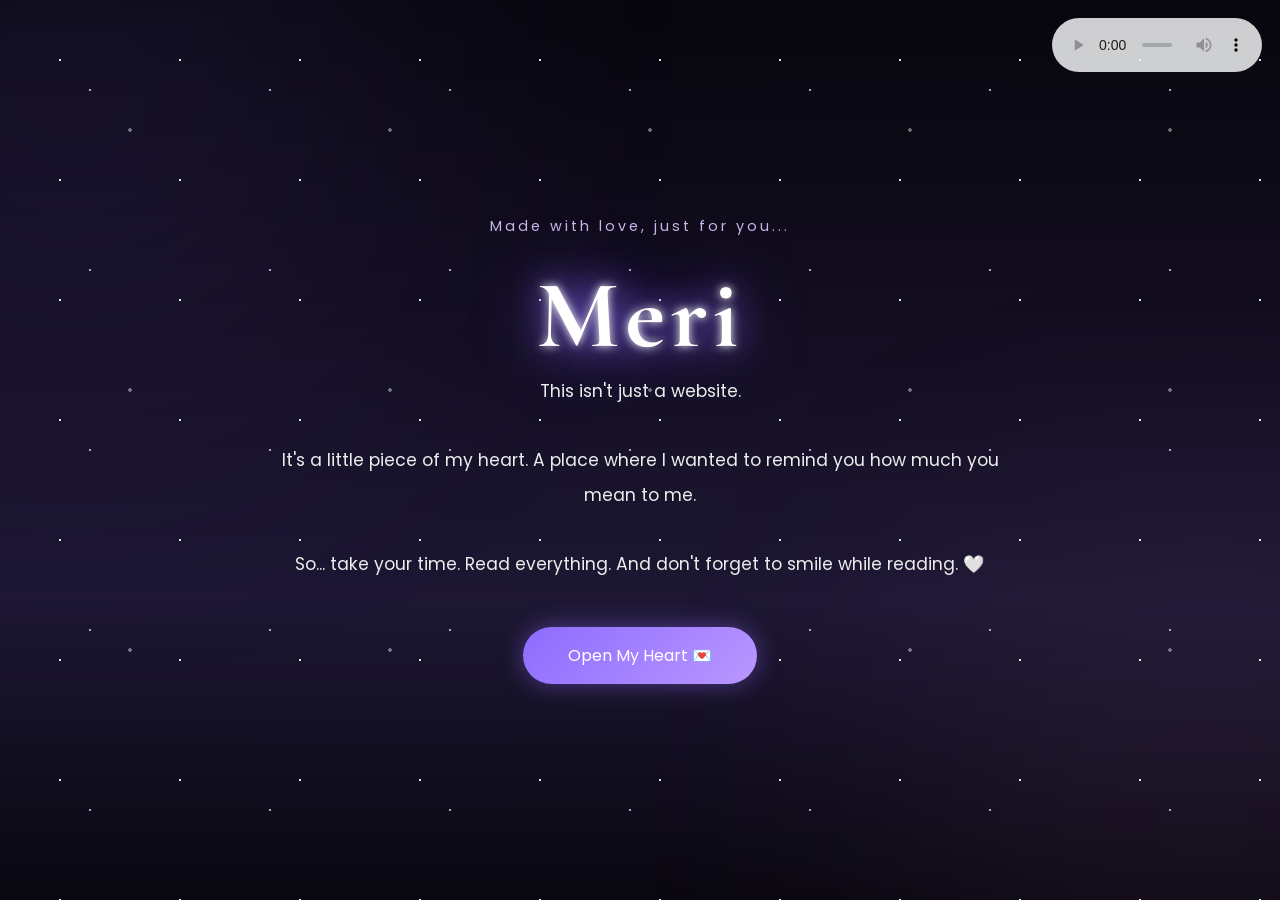
==== index.html @ 9c0e802a "Meri forever Hi" ====
<!DOCTYPE html>
<html lang="en">

<head>

<meta charset="UTF-8">
<meta name="viewport" content="width=device-width, initial-scale=1.0">

<title>For Meri ♡</title>

<link rel="stylesheet" href="style.css">

</head>

<body>

<div class="stars"></div>

<audio controls autoplay loop>

    <source src="music.mp3" type="audio/mpeg">

</audio>

<section class="page fade">

<span class="mini">

Made with love, just for you...

</span>

<h1 class="float">

Meri

</h1>

<p>

This isn't just a website.

<br><br>

It's a little piece of my heart.

A place where I wanted to remind you
how much you mean to me.

<br><br>

So...

take your time.

Read everything.

And don't forget to smile while reading.

🤍

</p>

<a href="letter.html" class="btn">

Open My Heart 💌

</a>

</section>

</body>

</html>
---- style.css ----
/*======================================
            IMPORT FONTS
======================================*/

@import url('https://fonts.googleapis.com/css2?family=Poppins:wght@300;400;500;600&family=Cormorant+Garamond:wght@400;600;700&display=swap');

/*======================================
              RESET
======================================*/

*{
    margin:0;
    padding:0;
    box-sizing:border-box;
    scroll-behavior:smooth;
}

body{

    background:
    linear-gradient(180deg,#07060d,#120d1f,#1d1733,#090710);

    color:white;

    font-family:'Poppins',sans-serif;

    overflow-x:hidden;

    min-height:100vh;

}

/*======================================
           SCROLLBAR
======================================*/

::-webkit-scrollbar{

    width:8px;

}

::-webkit-scrollbar-thumb{

    background:#8b69ff;

    border-radius:50px;

}

::-webkit-scrollbar-track{

    background:#120d20;

}

/*======================================
             STARS
======================================*/

.stars{

    position:fixed;

    inset:0;

    z-index:-2;

    pointer-events:none;

    background-image:

    radial-gradient(circle,rgba(255,255,255,.9) 1px,transparent 1px),

    radial-gradient(circle,rgba(219,201,255,.8) 1px,transparent 1px),

    radial-gradient(circle,rgba(255,255,255,.4) 2px,transparent 2px);

    background-size:

    120px 120px,

    180px 180px,

    260px 260px;

    animation:starsMove 80s linear infinite;

}

@keyframes starsMove{

    from{

        transform:translateY(0);

    }

    to{

        transform:translateY(-250px);

    }

}

/*======================================
            PAGE LAYOUT
======================================*/

.page{

    min-height:100vh;

    display:flex;

    justify-content:center;

    align-items:center;

    flex-direction:column;

    text-align:center;

    padding:40px;

}

/*======================================
             TITLES
======================================*/

h1{

    font-family:'Cormorant Garamond',serif;

    font-size:6rem;

    letter-spacing:6px;

    text-shadow:

    0 0 10px white,

    0 0 35px #8c6dff,

    0 0 70px #7d5eff;

}

h2{

    font-family:'Cormorant Garamond',serif;

    font-size:3rem;

    margin-bottom:30px;

}

/*======================================
             TEXT
======================================*/

p{

    max-width:750px;

    line-height:2;

    color:#ececec;

    font-size:1.08rem;

}

/*======================================
             BUTTON
======================================*/

.btn{

    display:inline-block;

    margin-top:45px;

    padding:16px 45px;

    border-radius:999px;

    background:
    linear-gradient(135deg,#8d6cff,#ba97ff);

    color:white;

    text-decoration:none;

    transition:.4s;

    box-shadow:

    0 0 25px rgba(142,108,255,.45);

}

.btn:hover{

    transform:
    translateY(-6px)
    scale(1.03);

    box-shadow:

    0 0 40px rgba(176,148,255,.8);

}

/*======================================
             GLASS
======================================*/

.glass{

    width:min(900px,95%);

    background:rgba(255,255,255,.07);

    backdrop-filter:blur(15px);

    -webkit-backdrop-filter:blur(15px);

    border:1px solid rgba(255,255,255,.15);

    border-radius:28px;

    padding:55px;

    box-shadow:

    0 0 40px rgba(140,110,255,.15);

}

/*======================================
           FADE UP
======================================*/

.fade{

    animation:fadeUp 1s ease;

}

@keyframes fadeUp{

    from{

        opacity:0;

        transform:translateY(40px);

    }

    to{

        opacity:1;

        transform:translateY(0);

    }

}

/*======================================
          FLOATING TITLE
======================================*/

.float{

    animation:floating 5s ease-in-out infinite;

}

@keyframes floating{

    50%{

        transform:translateY(-10px);

    }

}

/*======================================
            AUDIO
======================================*/

audio{

    position:fixed;

    top:18px;

    right:18px;

    width:210px;

    opacity:.85;

}

/*======================================
          RESPONSIVE
======================================*/

@media(max-width:768px){

h1{

    font-size:4rem;

}

h2{

    font-size:2.3rem;

}

p{

    font-size:1rem;

}

.glass{

    padding:35px;

}

audio{

    width:170px;

}

}

/*======================================
            AURORA GLOW
======================================*/

body::before{

    content:"";

    position:fixed;

    width:500px;
    height:500px;

    background:#8f6dff;

    border-radius:50%;

    filter:blur(180px);

    top:-180px;
    left:-180px;

    opacity:.18;

    animation:aurora1 18s ease-in-out infinite alternate;

    z-index:-3;

}

body::after{

    content:"";

    position:fixed;

    width:450px;
    height:450px;

    background:#ff9fe6;

    border-radius:50%;

    filter:blur(180px);

    bottom:-150px;
    right:-150px;

    opacity:.12;

    animation:aurora2 22s ease-in-out infinite alternate;

    z-index:-3;

}

@keyframes aurora1{

    to{

        transform:
        translate(120px,80px)
        scale(1.2);

    }

}

@keyframes aurora2{

    to{

        transform:
        translate(-100px,-80px)
        scale(1.15);

    }

}

/*======================================
            MINI TEXT
======================================*/

.mini{

    color:#d8c9ff;

    letter-spacing:3px;

    margin-bottom:20px;

    font-size:.9rem;

    opacity:.9;

}

/*======================================
            QUOTE
======================================*/

.quote{

    font-family:'Cormorant Garamond',serif;

    font-size:2rem;

    color:#ece4ff;

    max-width:850px;

    line-height:1.8;

    margin:35px auto;

    text-align:center;

}

/*======================================
           GALLERY
======================================*/

.gallery{

    display:grid;

    grid-template-columns:

    repeat(auto-fit,minmax(250px,1fr));

    gap:35px;

    margin-top:45px;

}

/*======================================
            PHOTO
======================================*/

.photo{

    background:white;

    border-radius:10px;

    padding:15px;

    transition:.45s;

    box-shadow:

    0 20px 40px rgba(0,0,0,.25);

}

.photo:hover{

    transform:
    translateY(-10px)
    rotate(1deg);

}

.photo img{

    width:100%;

    height:320px;

    object-fit:cover;

    border-radius:5px;

}

.photo span{

    display:block;

    color:#444;

    margin-top:15px;

    font-family:'Cormorant Garamond',serif;

    font-size:1.2rem;

}

/*======================================
              CARDS
======================================*/

.cards{

    display:grid;

    grid-template-columns:

    repeat(auto-fit,minmax(240px,1fr));

    gap:30px;

    width:100%;

    margin-top:40px;

}

.card{

    background:rgba(255,255,255,.08);

    border:1px solid rgba(255,255,255,.12);

    backdrop-filter:blur(15px);

    border-radius:25px;

    padding:35px;

    transition:.4s;

}

.card:hover{

    transform:translateY(-10px);

    box-shadow:

    0 0 35px rgba(170,145,255,.35);

}

.card h3{

    font-family:'Cormorant Garamond',serif;

    font-size:2rem;

    margin-bottom:18px;

}

.card p{

    font-size:1rem;

    line-height:1.9;

}

/*======================================
            SMALL
======================================*/

.small{

    color:#ccb7ff;

    letter-spacing:3px;

    margin-bottom:20px;

    display:block;

}

/*======================================
            MOBILE
======================================*/

@media(max-width:768px){

.quote{

    font-size:1.5rem;

}

.photo img{

    height:240px;

}

.cards{

    gap:20px;

}

}

/*======================================
            SECRET PAGE
======================================*/

.secret{

    display:flex;

    flex-direction:column;

    align-items:center;

    justify-content:center;

    min-height:100vh;

    text-align:center;

}

.secret p{

    margin-top:20px;

    max-width:650px;

}

.secret .btn{

    margin-top:50px;

}

/*======================================
            ENDING
======================================*/

.ending{

    display:flex;

    flex-direction:column;

    justify-content:center;

    align-items:center;

    text-align:center;

    min-height:100vh;

}

.ending h1{

    margin-bottom:25px;

}

.ending p{

    max-width:800px;

    line-height:2.1;

    margin-top:25px;

}

.small{

    color:#d8c8ff;

    letter-spacing:4px;

    margin-bottom:20px;

    font-size:.9rem;

}

/*======================================
            FOOTER
======================================*/

footer{

    text-align:center;

    padding:40px;

    color:#d7c9ff;

    font-size:.95rem;

    opacity:.8;

}

/*======================================
            FADE
======================================*/

.fade-delay{

    animation:fadeUp 1.6s ease;

}

.fade-slow{

    animation:fadeUp 2.2s ease;

}

/*======================================
            IMAGE EFFECT
======================================*/

img{

    max-width:100%;

    display:block;

}

.photo img:hover{

    filter:brightness(1.08);

}

/*======================================
            BUTTON ACTIVE
======================================*/

.btn:active{

    transform:scale(.96);

}

/*======================================
            SELECTION
======================================*/

::selection{

    background:#9b7cff;

    color:white;

}

/*======================================
            MOBILE
======================================*/

@media(max-width:768px){

.page{

    padding:25px;

}

.gallery{

    grid-template-columns:1fr;

}

.cards{

    grid-template-columns:1fr;

}

footer{

    font-size:.85rem;

}

}
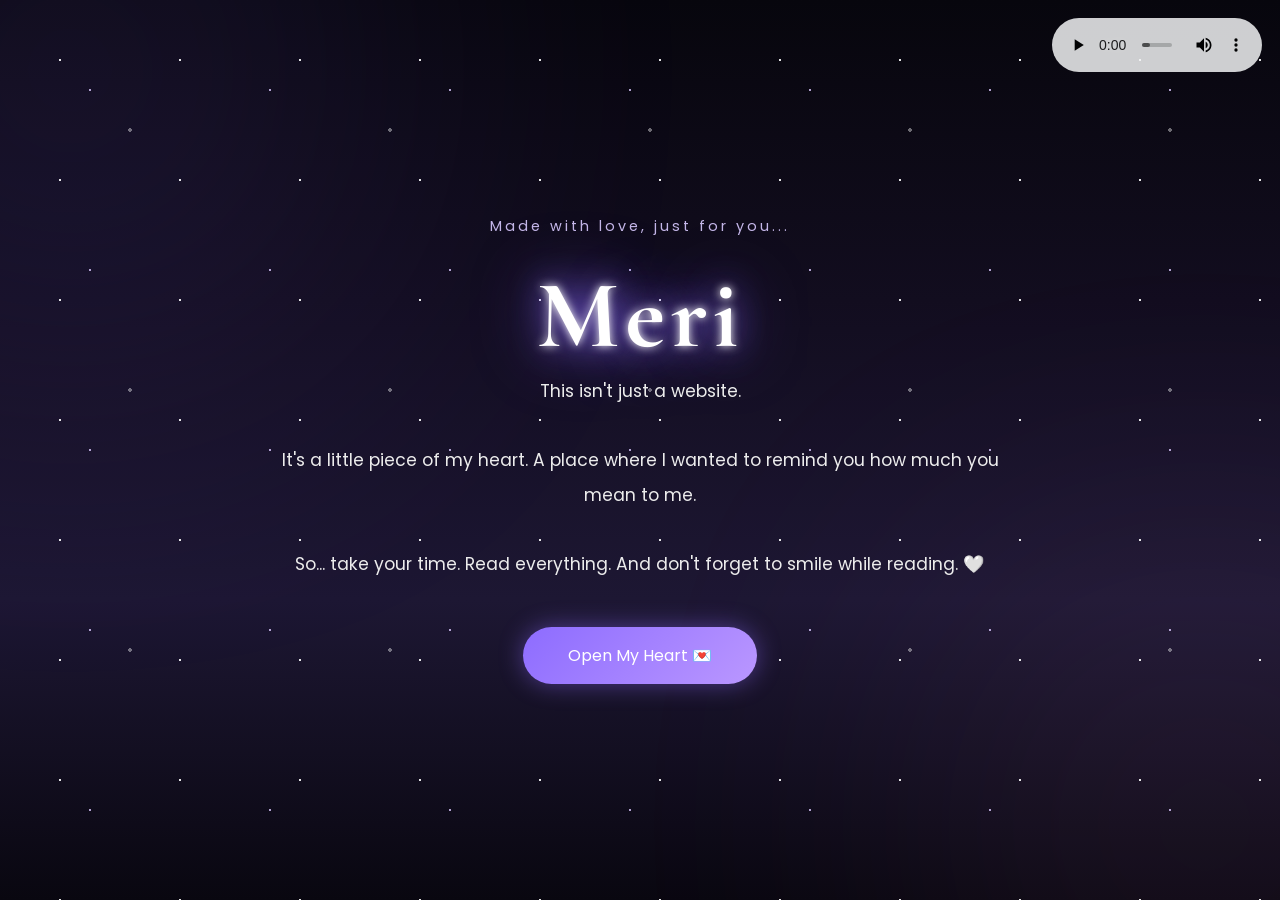
==== commit f97ae220: "Update index.html" ====
--- a/index.html
+++ b/index.html
@@ -18,7 +18,7 @@
 
 <audio controls autoplay loop>
 
-    <source src="music.mp3" type="audio/mpeg">
+    <source src="An Eater.mp3" type="audio/mpeg">
 
 </audio>
 
@@ -71,4 +71,4 @@
 
 </body>
 
-</html>+</html>
